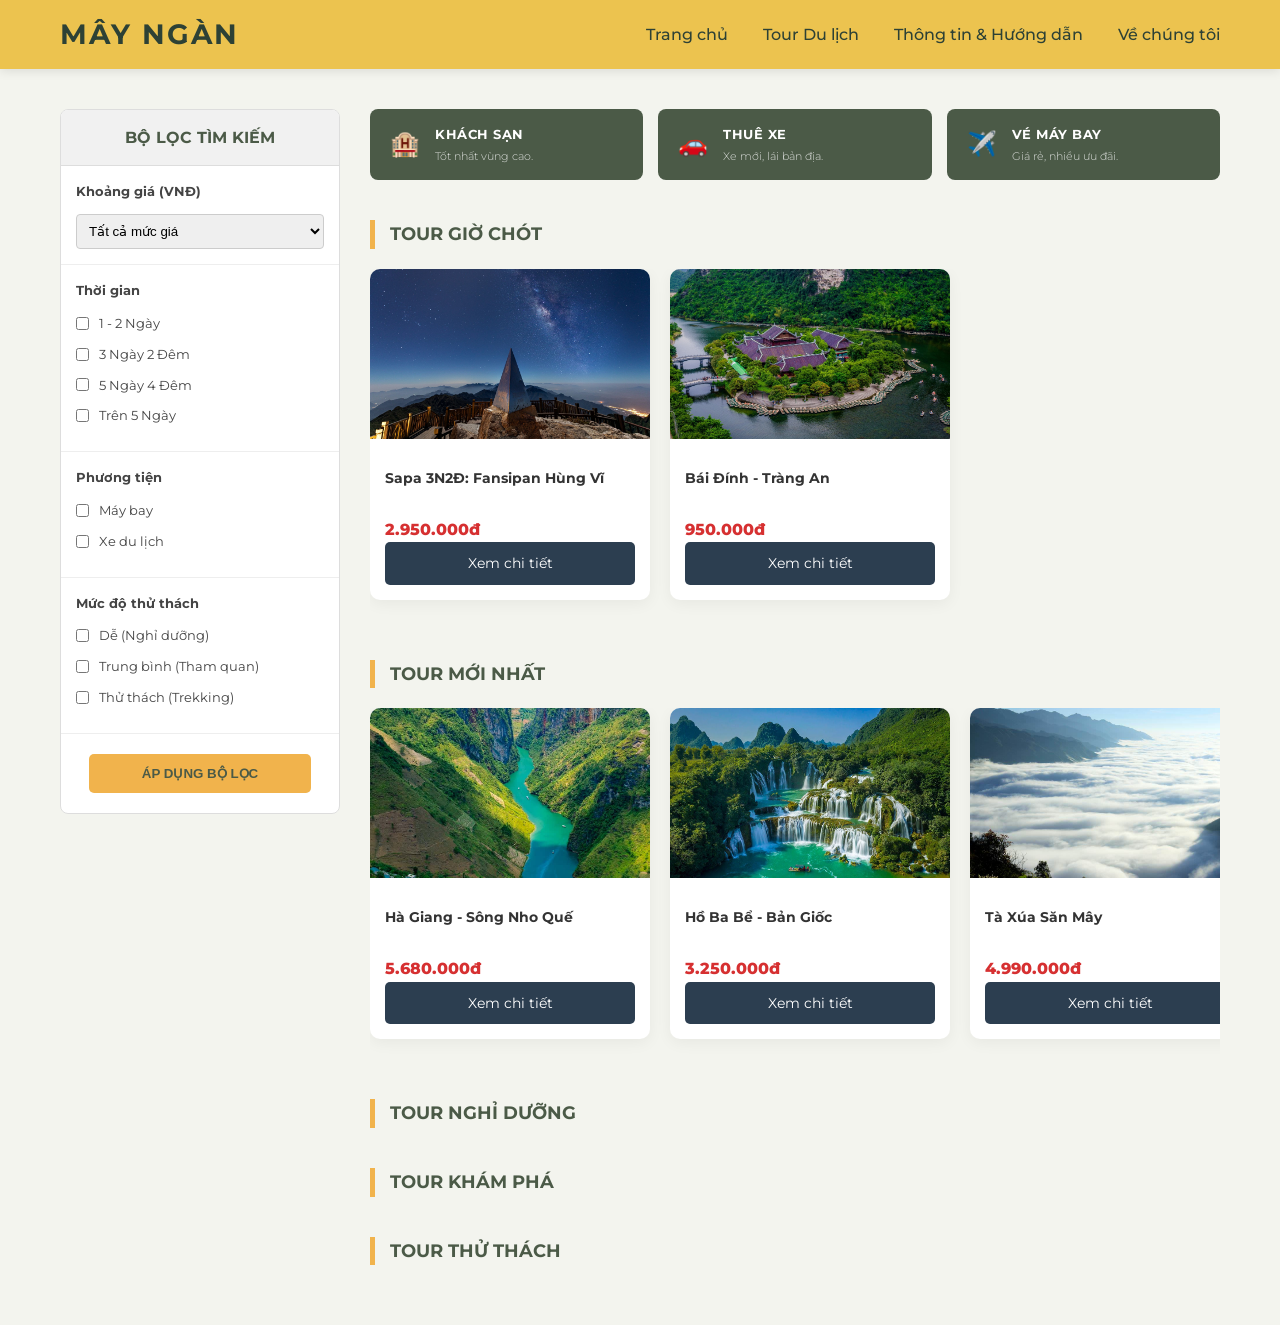
==== Trang_Chuyên_Mục.html @ 2d3e5447 "Add files via upload" ====
<!DOCTYPE html>
<html lang="vi">
<head>
    <meta charset="UTF-8">
    <meta name="viewport" content="width=device-width, initial-scale=1.0">
    <title>Chuyên Mục Tour - Mây Ngàn</title>
    <link rel="stylesheet" href="trangchuyenmuc.css">
    <link href="https://fonts.googleapis.com/css2?family=Montserrat:wght@400;600;700&display=swap" rel="stylesheet">
</head>

<body>
<header class="main-header">
    <div class="header-container">
        <a href="Trang chủ.html" class="brand-link">MÂY NGÀN</a>
    
        <nav class="main-nav">
            <ul>
                <li><a href="Trang chủ.html">Trang chủ</a></li>
                
                <li><a href="Trang_Chuyên_Mục.html">Tour Du lịch</a></li>
                
                <li><a href="Thong-tin.html">Thông tin & Hướng dẫn</a></li>
                
                <li><a href="Ve-chung-toi.html">Về chúng tôi</a></li>
            </ul>
        </nav>
    </div>
</header>

    <div class="main-wrapper">
        
        <aside class="sidebar">
            <div class="filter-box">
                <div class="filter-header">BỘ LỌC TÌM KIẾM</div>
                
                <div class="filter-group">
                    <label>Khoảng giá (VNĐ)</label>
                    <select class="custom-select">
                        <option>Tất cả mức giá</option>
                        <option>Dưới 2.000.000đ</option>
                        <option>2 - 5 triệu</option>
                        <option>Trên 5 triệu</option>
                    </select>
                </div>

                <div class="filter-group">
                    <label>Thời gian</label>
                    <div class="checkbox-list">
                        <label><input type="checkbox"> 1 - 2 Ngày</label>
                        <label><input type="checkbox"> 3 Ngày 2 Đêm</label>
                        <label><input type="checkbox"> 5 Ngày 4 Đêm</label>
                        <label><input type="checkbox"> Trên 5 Ngày</label>
                    </div>
                </div>

                <div class="filter-group">
                    <label>Phương tiện</label>
                    <div class="checkbox-list">
                        <label><input type="checkbox"> Máy bay</label>
                        <label><input type="checkbox"> Xe du lịch</label>
                    </div>
                </div>

                <div class="filter-group">
                    <label>Mức độ thử thách</label>
                    <div class="checkbox-list">
                        <label><input type="checkbox"> Dễ (Nghỉ dưỡng)</label>
                        <label><input type="checkbox"> Trung bình (Tham quan)</label>
                        <label><input type="checkbox"> Thử thách (Trekking)</label>
                    </div>
                </div>

                <button class="btn-filter">ÁP DỤNG BỘ LỌC</button>
            </div>
        </aside>

        <main class="content-area">
            
            <section class="service-blocks">
                <div class="s-card">
                    <div class="s-icon">🏨</div>
                    <div class="s-info"><h4>KHÁCH SẠN</h4><p>Tốt nhất vùng cao.</p></div>
                </div>
                <div class="s-card">
                    <div class="s-icon">🚗</div>
                    <div class="s-info"><h4>THUÊ XE</h4><p>Xe mới, lái bản địa.</p></div>
                </div>
                <div class="s-card">
                    <div class="s-icon">✈️</div>
                    <div class="s-info"><h4>VÉ MÁY BAY</h4><p>Giá rẻ, nhiều ưu đãi.</p></div>
                </div>
            </section>

            <section class="tour-section">
                <h2 class="section-title">TOUR GIỜ CHÓT</h2>
                <div class="slider-container">
                    <div class="tour-slider">
                        <article class="tour-card">
                            <img src="cot-moc-fansipan.jpg" alt="Chinh phục Fansipan">
                            <div class="card-info">
                                <h3><a href="https://bestbooking.vn/tour/tour-du-lich-sapa-3n2d">Sapa 3N2Đ: Fansipan Hùng Vĩ</a></h3>
                                <p class="price">2.950.000đ</p>
                                 <a href="Sapa/sapa.html" class="btn-detail">Xem chi tiết</a>
                            </div>
                        </article>
                        <article class="tour-card">
                            <img src="BEN-THUYEN-TRANG-AN-.jpg" alt="Tràng An">
                            <div class="card-info">
                                <h3><a href="https://pystravel.vn/tour/8-tour-du-lich-chua-bai-dinh-trang-an-hang-mua.html">Bái Đính - Tràng An</a></h3>
                                <p class="price">950.000đ</p>
                                <a href="Bái Đính/baidinh.html" class="btn-detail">Xem chi tiết</a>
                            </div>
                        </article>
                    </div>
                </div>
            </section>

            <section class="tour-section">
                <h2 class="section-title">TOUR MỚI NHẤT</h2>
                <div class="slider-container">
                    <div class="tour-slider">
                        <article class="tour-card">
                            <img src="Nho-Que.jpg" alt="Nho Quế-Hà Giang">
                            <div class="card-info">
                                <h3><a href="https://pystravel.vn/tour/4586-tour-tp-ho-chi-minh-ha-giang-song-nho-que-4-ngay-4-dem.html">Hà Giang - Sông Nho Quế</a></h3>
                                <p class="price">5.680.000đ</p>
                        <a href="Hà Giang/hagiang.html" class="btn-detail">Xem chi tiết</a>

                            </div>
                        </article>
                        <article class="tour-card">
                            <img src="thac_Bản_Giốc.jpg" alt="Bản Giốc">
                            <div class="card-info">
                                <h3><a href="https://bestbooking.vn/tour/tour-du-lich-ha-noi-ho-ba-be-thac-ban-gioc-3n2d">Hồ Ba Bể - Bản Giốc</a></h3>
                                <p class="price">3.250.000đ</p>
                                <a href="Cao Bằng/caobang.html" class="btn-detail">Xem chi tiết</a>
                            </div>
                        </article>
                        <article class="tour-card">
                            <img src="may-ta-xua.jpg" alt="Tà Xùa">
                            <div class="card-info">
                                <h3><a href="https://pystravel.vn/tour/3810-tour-ta-xua-bac-yen-4-ngay-3-dem-tu-tphcm.html">Tà Xúa Săn Mây</a></h3>
                                <p class="price">4.990.000đ</p>
                                    <a href="Tà Xùa/taxua.html" class="btn-detail">Xem chi tiết</a>
                            </div>
                        </article>
                    </div>
                </div>
            </section>

            <section class="tour-section"><h2 class="section-title">TOUR NGHỈ DƯỠNG</h2></section>
            <section class="tour-section"><h2 class="section-title">TOUR KHÁM PHÁ</h2></section>
            <section class="tour-section"><h2 class="section-title">TOUR THỬ THÁCH</h2></section>
        </main>
    </div>
</body>
---- trangchuyenmuc.css ----
/* BẢNG MÀU CHỦ ĐẠO MÂY NGÀN */
:root {
    --moss-green: #4a5d45; /* Xanh rêu từ ảnh 1 */
    --gold: #f1b34c;       /* Vàng nắng */
    --white: #ffffff;
    --text-gray: #555;
    --bg-light: #f4f4f4;
}

body {
    font-family: 'Montserrat', sans-serif;
    margin: 0;
    background-color: var(--bg-light);
    color: #333;
}

/* --- NAVIGATION & MEGA MENU --- */
.main-navigation {
    background: var(--moss-green);
    padding: 0 10%;
    position: sticky;
    top: 0;
    z-index: 1000;
    border-bottom: 3px solid var(--gold);
}
.mega-menu .mega-column {
    border: 3px solid #4B5A47; 
    border-radius: 8px;     /* Bo góc cho viền nhìn mềm mại hơn */
    padding: 20px;          /* Tăng khoảng cách bên trong cột */
    transition: all 0.3s ease; /* Hiệu ứng mượt mà khi di chuột */
}

/* Hiệu ứng khi di chuột qua từng hộp */
.mega-menu .mega-column:hover {
    border-color: var(--gold); /* Đổi màu viền sang màu vàng khi di chuột qua */
    box-shadow: 0 5px 15px rgba(0,0,0,0.1); /* Thêm bóng đổ nhẹ khi di chuột qua */
}
.nav-links {
    display: flex;
    list-style: none;
    margin: 0;
    padding: 0;
}

.nav-links > li > a {
    display: block;
    color: white;
    padding: 20px 25px;
    text-decoration: none;
    font-weight: 700;
    font-size: 13px;
    text-transform: uppercase;
    transition: 0.3s;
}

.nav-links > li:hover > a {
    color: var(--gold);
}

/* Mega Menu Logic */
.has-mega {
    position: static; /* Quan trọng để mega menu rộng toàn màn hình nav */
}

.mega-menu {
    position: absolute;
    top: 100%;
    left: 10%;
    right: 10%;
    background: white;
    display: none;
    padding: 30px;
    box-shadow: 0 10px 30px rgba(0,0,0,0.15);
    grid-template-columns: repeat(3, 1fr); /* Chia 3 cột cho cả 2 loại menu */
    gap: 40px;
    border-top: 1px solid #eee;
}

.has-mega:hover .mega-menu {
    display: grid;
    animation: fadeIn 0.3s ease;
}

@keyframes fadeIn {
    from { opacity: 0; transform: translateY(10px); }
    to { opacity: 1; transform: translateY(0); }
}

.mega-column h3 {
    font-size: 14px;
    color: var(--moss-green);
    border-bottom: 2px solid var(--gold);
    padding-bottom: 10px;
    margin-bottom: 15px;
    text-transform: uppercase;
}

.mega-column a {
    display: block;
    padding: 8px 0;
    color: var(--text-gray);
    text-decoration: none;
    font-size: 13px;
    transition: 0.2s;
}

.mega-column a:hover {
    color: var(--gold);
    padding-left: 5px;
}

/* --- LAYOUT CHÍNH --- */
.main-wrapper {
    max-width: 1200px;
    margin: 40px auto;
    display: flex;
    gap: 30px;
    padding: 0 20px;
}

/* --- SIDEBAR BỘ LỌC --- */
.sidebar {
    width: 280px;
    flex-shrink: 0;
}

.filter-box {
    background: white;
    border-radius: 8px;
    border: 1px solid #ddd;
    overflow: hidden;
    position: sticky;
    top: 100px;
}

.filter-header {
    background: #f1f1f1;
    padding: 15px;
    font-weight: 700;
    color: var(--moss-green);
    text-align: center;
    border-bottom: 1px solid #ddd;
}

.filter-group {
    padding: 15px;
    border-bottom: 1px solid #eee;
}

.filter-group label {
    display: block;
    font-weight: 700;
    margin-bottom: 12px;
    font-size: 13px;
    color: #444;
}

.custom-select {
    width: 100%;
    padding: 8px;
    border-radius: 4px;
    border: 1px solid #ccc;
    outline: none;
}

.checkbox-list label {
    display: flex;
    align-items: center;
    gap: 10px;
    font-weight: 400;
    font-size: 13px;
    margin-bottom: 10px;
    cursor: pointer;
}

.btn-filter {
    width: 80%;
    margin: 20px 10%;
    padding: 12px;
    background: var(--gold);
    border: none;
    font-weight: 700;
    color: var(--moss-green);
    cursor: pointer;
    border-radius: 5px;
    transition: 0.3s;
}

.btn-filter:hover {
    background: #e0a33a;
}

/* --- KHỐI DỊCH VỤ (ẢNH 4 & 5) --- */
.service-blocks {
    display: grid;
    grid-template-columns: repeat(3, 1fr);
    gap: 15px;
    margin-bottom: 35px;
}

.s-card {
    background: var(--moss-green); /* Đồng màu xanh rêu thanh Menu */
    color: white;
    padding: 15px 20px;
    border-radius: 8px;
    display: flex;
    align-items: center;
    gap: 15px;
}

.s-icon {
    font-size: 24px;
}

.s-info h4 {
    margin: 0;
    font-size: 13px;
    letter-spacing: 0.5px;
}

.s-info p {
    margin: 3px 0 0;
    font-size: 11px;
    opacity: 0.8;
}

/* --- SLIDER TOUR DÀN NGANG --- */
.content-area {
    flex: 1;
    overflow: hidden; /* Tránh vỡ khung */
}

.slider-container {
    overflow-x: auto; /* Cho phép cuộn ngang */
    padding-bottom: 20px;
    scroll-snap-type: x mandatory;
}

/* Triệt tiêu thanh cuộn thô trên một số trình duyệt */
.slider-container::-webkit-scrollbar {
    height: 6px;
}
.slider-container::-webkit-scrollbar-thumb {
    background: #ccc;
    border-radius: 10px;
}

.tour-slider {
    display: flex;
    gap: 20px;
    width: max-content; /* Ép các card dàn hàng ngang tuyệt đối */
}

.tour-card {
    width: 280px; /* Hiển thị 3 card trên khung ~900px */
    background: white;
    border-radius: 10px;
    overflow: hidden;
    box-shadow: 0 4px 15px rgba(0,0,0,0.05);
    scroll-snap-align: start;
}

.tour-card img {
    width: 100%;
    height: 170px;
    object-fit: cover;
    transition: 0.5s;
}

.tour-card:hover img {
    transform: scale(1.05);
}

.card-info {
    padding: 15px;
}

.card-info h3 {
    margin: 0;
    height: 40px; /* Giới hạn độ cao tiêu đề */
    overflow: hidden;
}

.card-info h3 a {
    text-decoration: none;
    color: #333;
    font-size: 14px;
    font-weight: 700;
    line-height: 1.4;
}

.price {
    color: #d63031;
    font-weight: 800;
    margin-top: 15px;
    font-size: 16px;
    display: block;
}

/* --- TIÊU ĐỀ SECTION --- */
.section-title {
    color: var(--moss-green);
    border-left: 5px solid var(--gold);
    padding-left: 15px;
    font-size: 18px;
    margin: 40px 0 20px;
    font-weight: 700;
    text-transform: uppercase;
}
/* ================= 1. BIẾN MÀU & FONT (Dùng chung cho cả nhóm) ================= */
:root {
    --primary-yellow: #ECC34F; /* Màu vàng nền Header */
    --dark-green: #2D4135;    /* Màu xanh thương hiệu đậm */
    --moss-green: #4B5A47;    /* Màu xanh rêu phụ trung bình */
    --light-bg: #F3F4EE;      /* Màu nền trang kem nhạt */
    --accent-orange: #D9732E; /* Màu cam cho Tour Hot - CHUẨN MÀU CAM */
    --new-green: #769D69;     /* Màu xanh lá mạ cho Tour Mới */
}

/* ================= 2. RESET CƠ BẢN & FONT MONTSERRAT ================= */
* {
    margin: 0;
    padding: 0;
    box-sizing: border-box;
}

body {
    font-family: 'Montserrat', sans-serif;
    background-color: var(--light-bg);
    color: var(--dark-green);
    line-height: 1.6;
}

h1, h2, h3, .brand-name, .company-name { font-weight: 700; }
nav ul li a, .footer-title, .btn-main { font-weight: 500; }
p, li, span, .contact-infoStrong { font-weight: 300; }

/* ================= 3. HEADER (Thon gọn & Sang trọng) ================= */
.main-header {
    background-color: var(--primary-yellow);
    padding: 12px 0; /* Thu nhỏ thêm một chút cho thanh thoát */
    position: sticky;
    top: 0;
    z-index: 1000;
    box-shadow: 0 2px 10px rgba(0,0,0,0.1);
}

.header-container {
    max-width: 1200px;
    margin: 0 auto;
    display: flex;
    justify-content: space-between;
    align-items: center;
    padding: 0 20px;
}

.brand-link {
    font-weight: 700;
    font-size: 28px;
    color: var(--dark-green);
    text-decoration: none;
    letter-spacing: 2px;
    transition: 0.3s;
}

.brand-link:hover { opacity: 0.8; }

.main-nav ul {
    display: flex;
    list-style: none;
}

.main-nav ul li a {
    text-decoration: none;
    color: var(--dark-green);
    font-size: 16px;
    font-weight: 500;
    margin-left: 35px;
    transition: 0.3s;
}

.main-nav ul li a:hover { color: #fff; }
/* Nút Xem chi tiết */
.btn-detail {
    display: block;
    text-align: center;
    background-color: #2c3e50; /* Màu xanh than */
    color: #fff;
    text-decoration: none;
    padding: 10px;
    border-radius: 5px;
    font-size: 14px;
}
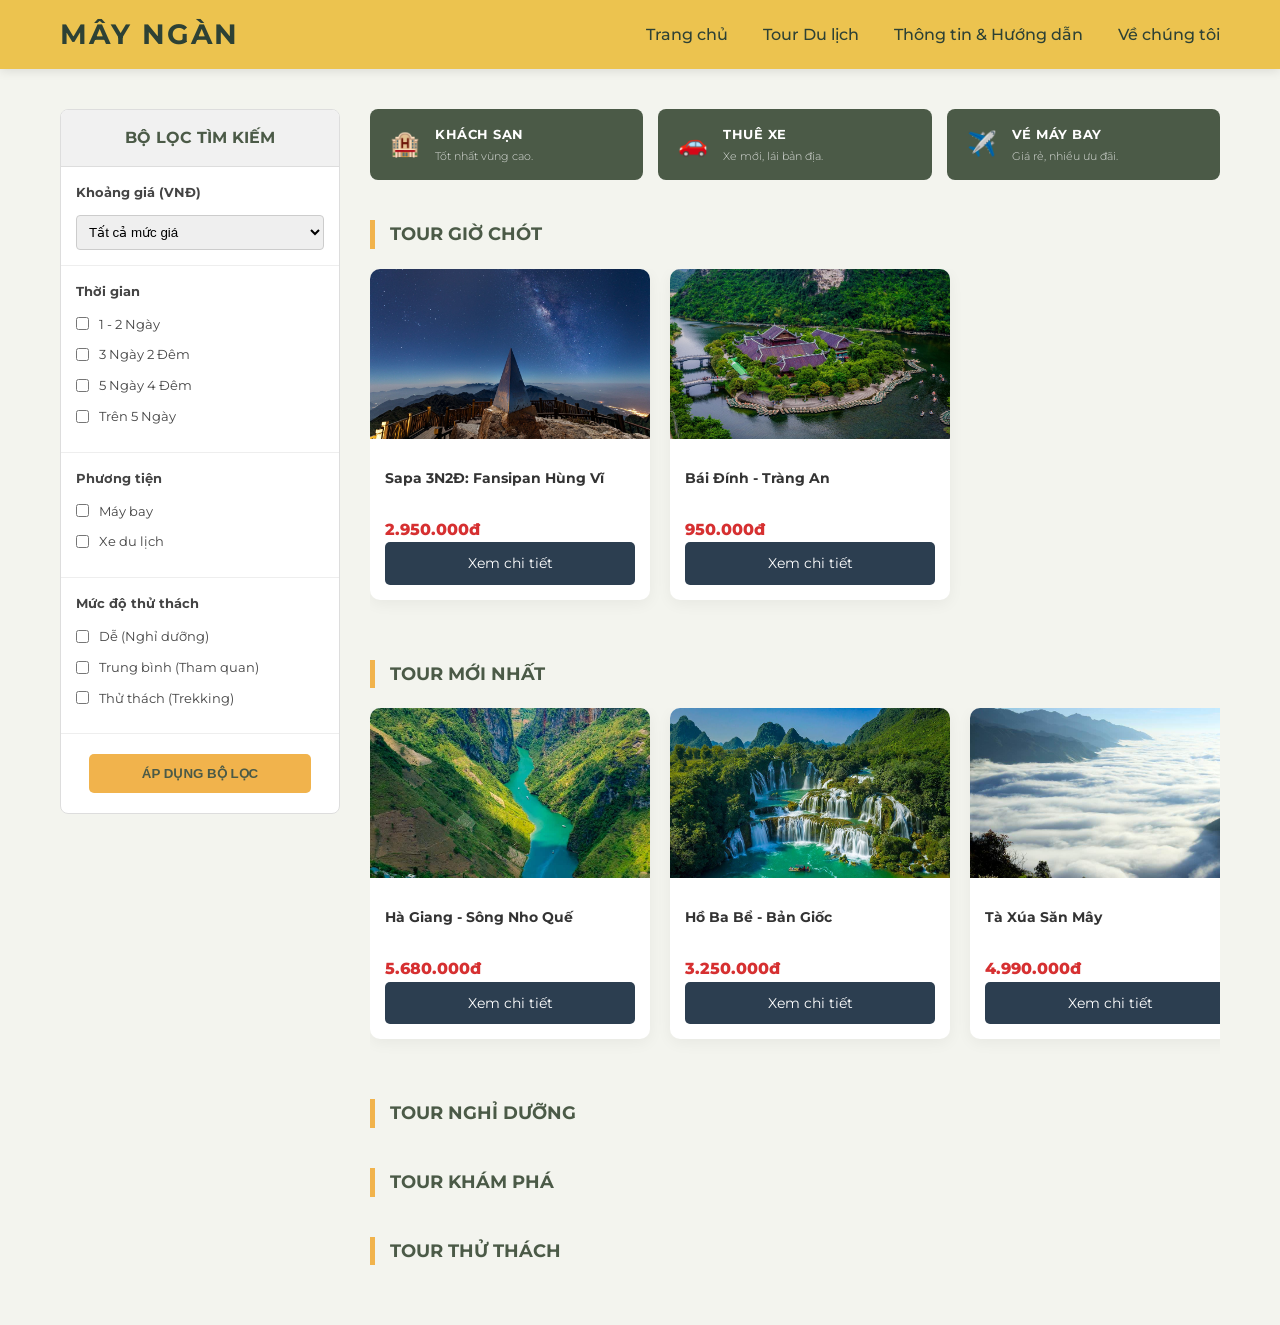
==== commit deb4384b: "thư mục dự án" ====
--- a/Trang_Chuyên_Mục.html
+++ b/Trang_Chuyên_Mục.html
@@ -1,158 +1,159 @@
-<!DOCTYPE html>
-<html lang="vi">
-<head>
-    <meta charset="UTF-8">
-    <meta name="viewport" content="width=device-width, initial-scale=1.0">
-    <title>Chuyên Mục Tour - Mây Ngàn</title>
-    <link rel="stylesheet" href="trangchuyenmuc.css">
-    <link href="https://fonts.googleapis.com/css2?family=Montserrat:wght@400;600;700&display=swap" rel="stylesheet">
-</head>
-
-<body>
-<header class="main-header">
-    <div class="header-container">
-        <a href="Trang chủ.html" class="brand-link">MÂY NGÀN</a>
-    
-        <nav class="main-nav">
-            <ul>
-                <li><a href="Trang chủ.html">Trang chủ</a></li>
-                
-                <li><a href="Trang_Chuyên_Mục.html">Tour Du lịch</a></li>
-                
-                <li><a href="Thong-tin.html">Thông tin & Hướng dẫn</a></li>
-                
-                <li><a href="Ve-chung-toi.html">Về chúng tôi</a></li>
-            </ul>
-        </nav>
-    </div>
-</header>
-
-    <div class="main-wrapper">
-        
-        <aside class="sidebar">
-            <div class="filter-box">
-                <div class="filter-header">BỘ LỌC TÌM KIẾM</div>
-                
-                <div class="filter-group">
-                    <label>Khoảng giá (VNĐ)</label>
-                    <select class="custom-select">
-                        <option>Tất cả mức giá</option>
-                        <option>Dưới 2.000.000đ</option>
-                        <option>2 - 5 triệu</option>
-                        <option>Trên 5 triệu</option>
-                    </select>
-                </div>
-
-                <div class="filter-group">
-                    <label>Thời gian</label>
-                    <div class="checkbox-list">
-                        <label><input type="checkbox"> 1 - 2 Ngày</label>
-                        <label><input type="checkbox"> 3 Ngày 2 Đêm</label>
-                        <label><input type="checkbox"> 5 Ngày 4 Đêm</label>
-                        <label><input type="checkbox"> Trên 5 Ngày</label>
-                    </div>
-                </div>
-
-                <div class="filter-group">
-                    <label>Phương tiện</label>
-                    <div class="checkbox-list">
-                        <label><input type="checkbox"> Máy bay</label>
-                        <label><input type="checkbox"> Xe du lịch</label>
-                    </div>
-                </div>
-
-                <div class="filter-group">
-                    <label>Mức độ thử thách</label>
-                    <div class="checkbox-list">
-                        <label><input type="checkbox"> Dễ (Nghỉ dưỡng)</label>
-                        <label><input type="checkbox"> Trung bình (Tham quan)</label>
-                        <label><input type="checkbox"> Thử thách (Trekking)</label>
-                    </div>
-                </div>
-
-                <button class="btn-filter">ÁP DỤNG BỘ LỌC</button>
-            </div>
-        </aside>
-
-        <main class="content-area">
-            
-            <section class="service-blocks">
-                <div class="s-card">
-                    <div class="s-icon">🏨</div>
-                    <div class="s-info"><h4>KHÁCH SẠN</h4><p>Tốt nhất vùng cao.</p></div>
-                </div>
-                <div class="s-card">
-                    <div class="s-icon">🚗</div>
-                    <div class="s-info"><h4>THUÊ XE</h4><p>Xe mới, lái bản địa.</p></div>
-                </div>
-                <div class="s-card">
-                    <div class="s-icon">✈️</div>
-                    <div class="s-info"><h4>VÉ MÁY BAY</h4><p>Giá rẻ, nhiều ưu đãi.</p></div>
-                </div>
-            </section>
-
-            <section class="tour-section">
-                <h2 class="section-title">TOUR GIỜ CHÓT</h2>
-                <div class="slider-container">
-                    <div class="tour-slider">
-                        <article class="tour-card">
-                            <img src="cot-moc-fansipan.jpg" alt="Chinh phục Fansipan">
-                            <div class="card-info">
-                                <h3><a href="https://bestbooking.vn/tour/tour-du-lich-sapa-3n2d">Sapa 3N2Đ: Fansipan Hùng Vĩ</a></h3>
-                                <p class="price">2.950.000đ</p>
-                                 <a href="Sapa/sapa.html" class="btn-detail">Xem chi tiết</a>
-                            </div>
-                        </article>
-                        <article class="tour-card">
-                            <img src="BEN-THUYEN-TRANG-AN-.jpg" alt="Tràng An">
-                            <div class="card-info">
-                                <h3><a href="https://pystravel.vn/tour/8-tour-du-lich-chua-bai-dinh-trang-an-hang-mua.html">Bái Đính - Tràng An</a></h3>
-                                <p class="price">950.000đ</p>
-                                <a href="Bái Đính/baidinh.html" class="btn-detail">Xem chi tiết</a>
-                            </div>
-                        </article>
-                    </div>
-                </div>
-            </section>
-
-            <section class="tour-section">
-                <h2 class="section-title">TOUR MỚI NHẤT</h2>
-                <div class="slider-container">
-                    <div class="tour-slider">
-                        <article class="tour-card">
-                            <img src="Nho-Que.jpg" alt="Nho Quế-Hà Giang">
-                            <div class="card-info">
-                                <h3><a href="https://pystravel.vn/tour/4586-tour-tp-ho-chi-minh-ha-giang-song-nho-que-4-ngay-4-dem.html">Hà Giang - Sông Nho Quế</a></h3>
-                                <p class="price">5.680.000đ</p>
-                        <a href="Hà Giang/hagiang.html" class="btn-detail">Xem chi tiết</a>
-
-                            </div>
-                        </article>
-                        <article class="tour-card">
-                            <img src="thac_Bản_Giốc.jpg" alt="Bản Giốc">
-                            <div class="card-info">
-                                <h3><a href="https://bestbooking.vn/tour/tour-du-lich-ha-noi-ho-ba-be-thac-ban-gioc-3n2d">Hồ Ba Bể - Bản Giốc</a></h3>
-                                <p class="price">3.250.000đ</p>
-                                <a href="Cao Bằng/caobang.html" class="btn-detail">Xem chi tiết</a>
-                            </div>
-                        </article>
-                        <article class="tour-card">
-                            <img src="may-ta-xua.jpg" alt="Tà Xùa">
-                            <div class="card-info">
-                                <h3><a href="https://pystravel.vn/tour/3810-tour-ta-xua-bac-yen-4-ngay-3-dem-tu-tphcm.html">Tà Xúa Săn Mây</a></h3>
-                                <p class="price">4.990.000đ</p>
-                                    <a href="Tà Xùa/taxua.html" class="btn-detail">Xem chi tiết</a>
-                            </div>
-                        </article>
-                    </div>
-                </div>
-            </section>
-
-            <section class="tour-section"><h2 class="section-title">TOUR NGHỈ DƯỠNG</h2></section>
-            <section class="tour-section"><h2 class="section-title">TOUR KHÁM PHÁ</h2></section>
-            <section class="tour-section"><h2 class="section-title">TOUR THỬ THÁCH</h2></section>
-        </main>
-    </div>
-</body>
-
-
+<!DOCTYPE html>
+<html lang="vi">
+<head>
+    <meta charset="UTF-8">
+    <meta name="viewport" content="width=device-width, initial-scale=1.0">
+    <title>Chuyên Mục Tour - Mây Ngàn</title>
+    <link rel="stylesheet" href="trangchuyenmuc.css">
+    <link href="https://fonts.googleapis.com/css2?family=Montserrat:wght@400;600;700&display=swap" rel="stylesheet">
+</head>
+
+<body>
+<header class="main-header">
+    <div class="header-container">
+        <a href="Trang chủ.html" class="brand-link">MÂY NGÀN</a>
+    
+        <nav class="main-nav">
+            <ul>
+                <li><a href="Trang chủ.html">Trang chủ</a></li>
+                
+                <li><a href="Trang_Chuyên_Mục.html">Tour Du lịch</a></li>
+                
+                <li><a href="Thong-tin.html">Thông tin & Hướng dẫn</a></li>
+                
+                <li><a href="Ve-chung-toi.html">Về chúng tôi</a></li>
+            </ul>
+        </nav>
+    </div>
+</header>
+
+    <div class="main-wrapper">
+        
+        <aside class="sidebar">
+            <div class="filter-box">
+                <div class="filter-header">BỘ LỌC TÌM KIẾM</div>
+                
+                <div class="filter-group">
+                    <label>Khoảng giá (VNĐ)</label>
+                    <select class="custom-select">
+                        <option>Tất cả mức giá</option>
+                        <option>Dưới 2.000.000đ</option>
+                        <option>2 - 5 triệu</option>
+                        <option>Trên 5 triệu</option>
+                    </select>
+                </div>
+
+                <div class="filter-group">
+                    <label>Thời gian</label>
+                    <div class="checkbox-list">
+                        <label><input type="checkbox"> 1 - 2 Ngày</label>
+                        <label><input type="checkbox"> 3 Ngày 2 Đêm</label>
+                        <label><input type="checkbox"> 5 Ngày 4 Đêm</label>
+                        <label><input type="checkbox"> Trên 5 Ngày</label>
+                    </div>
+                </div>
+
+                <div class="filter-group">
+                    <label>Phương tiện</label>
+                    <div class="checkbox-list">
+                        <label><input type="checkbox"> Máy bay</label>
+                        <label><input type="checkbox"> Xe du lịch</label>
+                    </div>
+                </div>
+
+                <div class="filter-group">
+                    <label>Mức độ thử thách</label>
+                    <div class="checkbox-list">
+                        <label><input type="checkbox"> Dễ (Nghỉ dưỡng)</label>
+                        <label><input type="checkbox"> Trung bình (Tham quan)</label>
+                        <label><input type="checkbox"> Thử thách (Trekking)</label>
+                    </div>
+                </div>
+
+                <button class="btn-filter">ÁP DỤNG BỘ LỌC</button>
+            </div>
+        </aside>
+
+        <main class="content-area">
+            
+            <section class="service-blocks">
+                <div class="s-card">
+                    <div class="s-icon">🏨</div>
+                    <div class="s-info"><h4>KHÁCH SẠN</h4><p>Tốt nhất vùng cao.</p></div>
+                </div>
+                <div class="s-card">
+                    <div class="s-icon">🚗</div>
+                    <div class="s-info"><h4>THUÊ XE</h4><p>Xe mới, lái bản địa.</p></div>
+                </div>
+                <div class="s-card">
+                    <div class="s-icon">✈️</div>
+                    <div class="s-info"><h4>VÉ MÁY BAY</h4><p>Giá rẻ, nhiều ưu đãi.</p></div>
+                </div>
+            </section>
+
+            <section class="tour-section">
+                <h2 class="section-title">TOUR GIỜ CHÓT</h2>
+                <div class="slider-container">
+                    <div class="tour-slider">
+                        <article class="tour-card">
+                            <img src="cot-moc-fansipan.jpg" alt="Chinh phục Fansipan">
+                            <div class="card-info">
+                                <h3><a href="https://bestbooking.vn/tour/tour-du-lich-sapa-3n2d">Sapa 3N2Đ: Fansipan Hùng Vĩ</a></h3>
+                                <p class="price">2.950.000đ</p>
+                                 <a href="Sapa/sapa.html" class="btn-detail">Xem chi tiết</a>
+                            </div>
+                        </article>
+                        <article class="tour-card">
+                            <img src="BEN-THUYEN-TRANG-AN-.jpg" alt="Tràng An">
+                            <div class="card-info">
+                                <h3><a href="https://pystravel.vn/tour/8-tour-du-lich-chua-bai-dinh-trang-an-hang-mua.html">Bái Đính - Tràng An</a></h3>
+                                <p class="price">950.000đ</p>
+                                <a href="Bái Đính/baidinh.html" class="btn-detail">Xem chi tiết</a>
+                            </div>
+                        </article>
+                    </div>
+                </div>
+            </section>
+
+            <section class="tour-section">
+                <h2 class="section-title">TOUR MỚI NHẤT</h2>
+                <div class="slider-container">
+                    <div class="tour-slider">
+                        <article class="tour-card">
+                            <img src="Nho-Que.jpg" alt="Nho Quế-Hà Giang">
+                            <div class="card-info">
+                                <h3><a href="https://pystravel.vn/tour/4586-tour-tp-ho-chi-minh-ha-giang-song-nho-que-4-ngay-4-dem.html">Hà Giang - Sông Nho Quế</a></h3>
+                                <p class="price">5.680.000đ</p>
+                        <a href="Hà Giang/hagiang.html" class="btn-detail">Xem chi tiết</a>
+
+                            </div>
+                        </article>
+                        <article class="tour-card">
+                            <img src="thac_Bản_Giốc.jpg" alt="Bản Giốc">
+                            <div class="card-info">
+                                <h3><a href="https://bestbooking.vn/tour/tour-du-lich-ha-noi-ho-ba-be-thac-ban-gioc-3n2d">Hồ Ba Bể - Bản Giốc</a></h3>
+                                <p class="price">3.250.000đ</p>
+                                <a href="Cao Bằng/caobang.html" class="btn-detail">Xem chi tiết</a>
+                            </div>
+                        </article>
+                        <article class="tour-card">
+                            <img src="may-ta-xua.jpg" alt="Tà Xùa">
+                            <div class="card-info">
+                                <h3><a href="https://pystravel.vn/tour/3810-tour-ta-xua-bac-yen-4-ngay-3-dem-tu-tphcm.html">Tà Xúa Săn Mây</a></h3>
+                                <p class="price">4.990.000đ</p>
+                                    <a href="Tà Xùa/taxua.html" class="btn-detail">Xem chi tiết</a>
+                            </div>
+                        </article>
+                    </div>
+                </div>
+            </section>
+
+            <section class="tour-section"><h2 class="section-title">TOUR NGHỈ DƯỠNG</h2></section>
+            <section class="tour-section"><h2 class="section-title">TOUR KHÁM PHÁ</h2></section>
+            <section class="tour-section"><h2 class="section-title">TOUR THỬ THÁCH</h2></section>
+        </main>
+    </div>
+</body>
+
+
+</html>
--- a/trangchuyenmuc.css
+++ b/trangchuyenmuc.css
@@ -1,393 +1,394 @@
-/* BẢNG MÀU CHỦ ĐẠO MÂY NGÀN */
-:root {
-    --moss-green: #4a5d45; /* Xanh rêu từ ảnh 1 */
-    --gold: #f1b34c;       /* Vàng nắng */
-    --white: #ffffff;
-    --text-gray: #555;
-    --bg-light: #f4f4f4;
-}
-
-body {
-    font-family: 'Montserrat', sans-serif;
-    margin: 0;
-    background-color: var(--bg-light);
-    color: #333;
-}
-
-/* --- NAVIGATION & MEGA MENU --- */
-.main-navigation {
-    background: var(--moss-green);
-    padding: 0 10%;
-    position: sticky;
-    top: 0;
-    z-index: 1000;
-    border-bottom: 3px solid var(--gold);
-}
-.mega-menu .mega-column {
-    border: 3px solid #4B5A47; 
-    border-radius: 8px;     /* Bo góc cho viền nhìn mềm mại hơn */
-    padding: 20px;          /* Tăng khoảng cách bên trong cột */
-    transition: all 0.3s ease; /* Hiệu ứng mượt mà khi di chuột */
-}
-
-/* Hiệu ứng khi di chuột qua từng hộp */
-.mega-menu .mega-column:hover {
-    border-color: var(--gold); /* Đổi màu viền sang màu vàng khi di chuột qua */
-    box-shadow: 0 5px 15px rgba(0,0,0,0.1); /* Thêm bóng đổ nhẹ khi di chuột qua */
-}
-.nav-links {
-    display: flex;
-    list-style: none;
-    margin: 0;
-    padding: 0;
-}
-
-.nav-links > li > a {
-    display: block;
-    color: white;
-    padding: 20px 25px;
-    text-decoration: none;
-    font-weight: 700;
-    font-size: 13px;
-    text-transform: uppercase;
-    transition: 0.3s;
-}
-
-.nav-links > li:hover > a {
-    color: var(--gold);
-}
-
-/* Mega Menu Logic */
-.has-mega {
-    position: static; /* Quan trọng để mega menu rộng toàn màn hình nav */
-}
-
-.mega-menu {
-    position: absolute;
-    top: 100%;
-    left: 10%;
-    right: 10%;
-    background: white;
-    display: none;
-    padding: 30px;
-    box-shadow: 0 10px 30px rgba(0,0,0,0.15);
-    grid-template-columns: repeat(3, 1fr); /* Chia 3 cột cho cả 2 loại menu */
-    gap: 40px;
-    border-top: 1px solid #eee;
-}
-
-.has-mega:hover .mega-menu {
-    display: grid;
-    animation: fadeIn 0.3s ease;
-}
-
-@keyframes fadeIn {
-    from { opacity: 0; transform: translateY(10px); }
-    to { opacity: 1; transform: translateY(0); }
-}
-
-.mega-column h3 {
-    font-size: 14px;
-    color: var(--moss-green);
-    border-bottom: 2px solid var(--gold);
-    padding-bottom: 10px;
-    margin-bottom: 15px;
-    text-transform: uppercase;
-}
-
-.mega-column a {
-    display: block;
-    padding: 8px 0;
-    color: var(--text-gray);
-    text-decoration: none;
-    font-size: 13px;
-    transition: 0.2s;
-}
-
-.mega-column a:hover {
-    color: var(--gold);
-    padding-left: 5px;
-}
-
-/* --- LAYOUT CHÍNH --- */
-.main-wrapper {
-    max-width: 1200px;
-    margin: 40px auto;
-    display: flex;
-    gap: 30px;
-    padding: 0 20px;
-}
-
-/* --- SIDEBAR BỘ LỌC --- */
-.sidebar {
-    width: 280px;
-    flex-shrink: 0;
-}
-
-.filter-box {
-    background: white;
-    border-radius: 8px;
-    border: 1px solid #ddd;
-    overflow: hidden;
-    position: sticky;
-    top: 100px;
-}
-
-.filter-header {
-    background: #f1f1f1;
-    padding: 15px;
-    font-weight: 700;
-    color: var(--moss-green);
-    text-align: center;
-    border-bottom: 1px solid #ddd;
-}
-
-.filter-group {
-    padding: 15px;
-    border-bottom: 1px solid #eee;
-}
-
-.filter-group label {
-    display: block;
-    font-weight: 700;
-    margin-bottom: 12px;
-    font-size: 13px;
-    color: #444;
-}
-
-.custom-select {
-    width: 100%;
-    padding: 8px;
-    border-radius: 4px;
-    border: 1px solid #ccc;
-    outline: none;
-}
-
-.checkbox-list label {
-    display: flex;
-    align-items: center;
-    gap: 10px;
-    font-weight: 400;
-    font-size: 13px;
-    margin-bottom: 10px;
-    cursor: pointer;
-}
-
-.btn-filter {
-    width: 80%;
-    margin: 20px 10%;
-    padding: 12px;
-    background: var(--gold);
-    border: none;
-    font-weight: 700;
-    color: var(--moss-green);
-    cursor: pointer;
-    border-radius: 5px;
-    transition: 0.3s;
-}
-
-.btn-filter:hover {
-    background: #e0a33a;
-}
-
-/* --- KHỐI DỊCH VỤ (ẢNH 4 & 5) --- */
-.service-blocks {
-    display: grid;
-    grid-template-columns: repeat(3, 1fr);
-    gap: 15px;
-    margin-bottom: 35px;
-}
-
-.s-card {
-    background: var(--moss-green); /* Đồng màu xanh rêu thanh Menu */
-    color: white;
-    padding: 15px 20px;
-    border-radius: 8px;
-    display: flex;
-    align-items: center;
-    gap: 15px;
-}
-
-.s-icon {
-    font-size: 24px;
-}
-
-.s-info h4 {
-    margin: 0;
-    font-size: 13px;
-    letter-spacing: 0.5px;
-}
-
-.s-info p {
-    margin: 3px 0 0;
-    font-size: 11px;
-    opacity: 0.8;
-}
-
-/* --- SLIDER TOUR DÀN NGANG --- */
-.content-area {
-    flex: 1;
-    overflow: hidden; /* Tránh vỡ khung */
-}
-
-.slider-container {
-    overflow-x: auto; /* Cho phép cuộn ngang */
-    padding-bottom: 20px;
-    scroll-snap-type: x mandatory;
-}
-
-/* Triệt tiêu thanh cuộn thô trên một số trình duyệt */
-.slider-container::-webkit-scrollbar {
-    height: 6px;
-}
-.slider-container::-webkit-scrollbar-thumb {
-    background: #ccc;
-    border-radius: 10px;
-}
-
-.tour-slider {
-    display: flex;
-    gap: 20px;
-    width: max-content; /* Ép các card dàn hàng ngang tuyệt đối */
-}
-
-.tour-card {
-    width: 280px; /* Hiển thị 3 card trên khung ~900px */
-    background: white;
-    border-radius: 10px;
-    overflow: hidden;
-    box-shadow: 0 4px 15px rgba(0,0,0,0.05);
-    scroll-snap-align: start;
-}
-
-.tour-card img {
-    width: 100%;
-    height: 170px;
-    object-fit: cover;
-    transition: 0.5s;
-}
-
-.tour-card:hover img {
-    transform: scale(1.05);
-}
-
-.card-info {
-    padding: 15px;
-}
-
-.card-info h3 {
-    margin: 0;
-    height: 40px; /* Giới hạn độ cao tiêu đề */
-    overflow: hidden;
-}
-
-.card-info h3 a {
-    text-decoration: none;
-    color: #333;
-    font-size: 14px;
-    font-weight: 700;
-    line-height: 1.4;
-}
-
-.price {
-    color: #d63031;
-    font-weight: 800;
-    margin-top: 15px;
-    font-size: 16px;
-    display: block;
-}
-
-/* --- TIÊU ĐỀ SECTION --- */
-.section-title {
-    color: var(--moss-green);
-    border-left: 5px solid var(--gold);
-    padding-left: 15px;
-    font-size: 18px;
-    margin: 40px 0 20px;
-    font-weight: 700;
-    text-transform: uppercase;
-}
-/* ================= 1. BIẾN MÀU & FONT (Dùng chung cho cả nhóm) ================= */
-:root {
-    --primary-yellow: #ECC34F; /* Màu vàng nền Header */
-    --dark-green: #2D4135;    /* Màu xanh thương hiệu đậm */
-    --moss-green: #4B5A47;    /* Màu xanh rêu phụ trung bình */
-    --light-bg: #F3F4EE;      /* Màu nền trang kem nhạt */
-    --accent-orange: #D9732E; /* Màu cam cho Tour Hot - CHUẨN MÀU CAM */
-    --new-green: #769D69;     /* Màu xanh lá mạ cho Tour Mới */
-}
-
-/* ================= 2. RESET CƠ BẢN & FONT MONTSERRAT ================= */
-* {
-    margin: 0;
-    padding: 0;
-    box-sizing: border-box;
-}
-
-body {
-    font-family: 'Montserrat', sans-serif;
-    background-color: var(--light-bg);
-    color: var(--dark-green);
-    line-height: 1.6;
-}
-
-h1, h2, h3, .brand-name, .company-name { font-weight: 700; }
-nav ul li a, .footer-title, .btn-main { font-weight: 500; }
-p, li, span, .contact-infoStrong { font-weight: 300; }
-
-/* ================= 3. HEADER (Thon gọn & Sang trọng) ================= */
-.main-header {
-    background-color: var(--primary-yellow);
-    padding: 12px 0; /* Thu nhỏ thêm một chút cho thanh thoát */
-    position: sticky;
-    top: 0;
-    z-index: 1000;
-    box-shadow: 0 2px 10px rgba(0,0,0,0.1);
-}
-
-.header-container {
-    max-width: 1200px;
-    margin: 0 auto;
-    display: flex;
-    justify-content: space-between;
-    align-items: center;
-    padding: 0 20px;
-}
-
-.brand-link {
-    font-weight: 700;
-    font-size: 28px;
-    color: var(--dark-green);
-    text-decoration: none;
-    letter-spacing: 2px;
-    transition: 0.3s;
-}
-
-.brand-link:hover { opacity: 0.8; }
-
-.main-nav ul {
-    display: flex;
-    list-style: none;
-}
-
-.main-nav ul li a {
-    text-decoration: none;
-    color: var(--dark-green);
-    font-size: 16px;
-    font-weight: 500;
-    margin-left: 35px;
-    transition: 0.3s;
-}
-
-.main-nav ul li a:hover { color: #fff; }
-/* Nút Xem chi tiết */
-.btn-detail {
-    display: block;
-    text-align: center;
-    background-color: #2c3e50; /* Màu xanh than */
-    color: #fff;
-    text-decoration: none;
-    padding: 10px;
-    border-radius: 5px;
-    font-size: 14px;
+/* BẢNG MÀU CHỦ ĐẠO MÂY NGÀN */
+:root {
+    --moss-green: #4a5d45; /* Xanh rêu từ ảnh 1 */
+    --gold: #f1b34c;       /* Vàng nắng */
+    --white: #ffffff;
+    --text-gray: #555;
+    --bg-light: #f4f4f4;
+}
+
+body {
+    font-family: 'Montserrat', sans-serif;
+    margin: 0;
+    background-color: var(--bg-light);
+    color: #333;
+}
+
+/* --- NAVIGATION & MEGA MENU --- */
+.main-navigation {
+    background: var(--moss-green);
+    padding: 0 10%;
+    position: sticky;
+    top: 0;
+    z-index: 1000;
+    border-bottom: 3px solid var(--gold);
+}
+.mega-menu .mega-column {
+    border: 3px solid #4B5A47; 
+    border-radius: 8px;     /* Bo góc cho viền nhìn mềm mại hơn */
+    padding: 20px;          /* Tăng khoảng cách bên trong cột */
+    transition: all 0.3s ease; /* Hiệu ứng mượt mà khi di chuột */
+}
+
+/* Hiệu ứng khi di chuột qua từng hộp */
+.mega-menu .mega-column:hover {
+    border-color: var(--gold); /* Đổi màu viền sang màu vàng khi di chuột qua */
+    box-shadow: 0 5px 15px rgba(0,0,0,0.1); /* Thêm bóng đổ nhẹ khi di chuột qua */
+}
+.nav-links {
+    display: flex;
+    list-style: none;
+    margin: 0;
+    padding: 0;
+}
+
+.nav-links > li > a {
+    display: block;
+    color: white;
+    padding: 20px 25px;
+    text-decoration: none;
+    font-weight: 700;
+    font-size: 13px;
+    text-transform: uppercase;
+    transition: 0.3s;
+}
+
+.nav-links > li:hover > a {
+    color: var(--gold);
+}
+
+/* Mega Menu Logic */
+.has-mega {
+    position: static; /* Quan trọng để mega menu rộng toàn màn hình nav */
+}
+
+.mega-menu {
+    position: absolute;
+    top: 100%;
+    left: 10%;
+    right: 10%;
+    background: white;
+    display: none;
+    padding: 30px;
+    box-shadow: 0 10px 30px rgba(0,0,0,0.15);
+    grid-template-columns: repeat(3, 1fr); /* Chia 3 cột cho cả 2 loại menu */
+    gap: 40px;
+    border-top: 1px solid #eee;
+}
+
+.has-mega:hover .mega-menu {
+    display: grid;
+    animation: fadeIn 0.3s ease;
+}
+
+@keyframes fadeIn {
+    from { opacity: 0; transform: translateY(10px); }
+    to { opacity: 1; transform: translateY(0); }
+}
+
+.mega-column h3 {
+    font-size: 14px;
+    color: var(--moss-green);
+    border-bottom: 2px solid var(--gold);
+    padding-bottom: 10px;
+    margin-bottom: 15px;
+    text-transform: uppercase;
+}
+
+.mega-column a {
+    display: block;
+    padding: 8px 0;
+    color: var(--text-gray);
+    text-decoration: none;
+    font-size: 13px;
+    transition: 0.2s;
+}
+
+.mega-column a:hover {
+    color: var(--gold);
+    padding-left: 5px;
+}
+
+/* --- LAYOUT CHÍNH --- */
+.main-wrapper {
+    max-width: 1200px;
+    margin: 40px auto;
+    display: flex;
+    gap: 30px;
+    padding: 0 20px;
+}
+
+/* --- SIDEBAR BỘ LỌC --- */
+.sidebar {
+    width: 280px;
+    flex-shrink: 0;
+}
+
+.filter-box {
+    background: white;
+    border-radius: 8px;
+    border: 1px solid #ddd;
+    overflow: hidden;
+    position: sticky;
+    top: 100px;
+}
+
+.filter-header {
+    background: #f1f1f1;
+    padding: 15px;
+    font-weight: 700;
+    color: var(--moss-green);
+    text-align: center;
+    border-bottom: 1px solid #ddd;
+}
+
+.filter-group {
+    padding: 15px;
+    border-bottom: 1px solid #eee;
+}
+
+.filter-group label {
+    display: block;
+    font-weight: 700;
+    margin-bottom: 12px;
+    font-size: 13px;
+    color: #444;
+}
+
+.custom-select {
+    width: 100%;
+    padding: 8px;
+    border-radius: 4px;
+    border: 1px solid #ccc;
+    outline: none;
+}
+
+.checkbox-list label {
+    display: flex;
+    align-items: center;
+    gap: 10px;
+    font-weight: 400;
+    font-size: 13px;
+    margin-bottom: 10px;
+    cursor: pointer;
+}
+
+.btn-filter {
+    width: 80%;
+    margin: 20px 10%;
+    padding: 12px;
+    background: var(--gold);
+    border: none;
+    font-weight: 700;
+    color: var(--moss-green);
+    cursor: pointer;
+    border-radius: 5px;
+    transition: 0.3s;
+}
+
+.btn-filter:hover {
+    background: #e0a33a;
+}
+
+/* --- KHỐI DỊCH VỤ (ẢNH 4 & 5) --- */
+.service-blocks {
+    display: grid;
+    grid-template-columns: repeat(3, 1fr);
+    gap: 15px;
+    margin-bottom: 35px;
+}
+
+.s-card {
+    background: var(--moss-green); /* Đồng màu xanh rêu thanh Menu */
+    color: white;
+    padding: 15px 20px;
+    border-radius: 8px;
+    display: flex;
+    align-items: center;
+    gap: 15px;
+}
+
+.s-icon {
+    font-size: 24px;
+}
+
+.s-info h4 {
+    margin: 0;
+    font-size: 13px;
+    letter-spacing: 0.5px;
+}
+
+.s-info p {
+    margin: 3px 0 0;
+    font-size: 11px;
+    opacity: 0.8;
+}
+
+/* --- SLIDER TOUR DÀN NGANG --- */
+.content-area {
+    flex: 1;
+    overflow: hidden; /* Tránh vỡ khung */
+}
+
+.slider-container {
+    overflow-x: auto; /* Cho phép cuộn ngang */
+    padding-bottom: 20px;
+    scroll-snap-type: x mandatory;
+}
+
+/* Triệt tiêu thanh cuộn thô trên một số trình duyệt */
+.slider-container::-webkit-scrollbar {
+    height: 6px;
+}
+.slider-container::-webkit-scrollbar-thumb {
+    background: #ccc;
+    border-radius: 10px;
+}
+
+.tour-slider {
+    display: flex;
+    gap: 20px;
+    width: max-content; /* Ép các card dàn hàng ngang tuyệt đối */
+}
+
+.tour-card {
+    width: 280px; /* Hiển thị 3 card trên khung ~900px */
+    background: white;
+    border-radius: 10px;
+    overflow: hidden;
+    box-shadow: 0 4px 15px rgba(0,0,0,0.05);
+    scroll-snap-align: start;
+}
+
+.tour-card img {
+    width: 100%;
+    height: 170px;
+    object-fit: cover;
+    transition: 0.5s;
+}
+
+.tour-card:hover img {
+    transform: scale(1.05);
+}
+
+.card-info {
+    padding: 15px;
+}
+
+.card-info h3 {
+    margin: 0;
+    height: 40px; /* Giới hạn độ cao tiêu đề */
+    overflow: hidden;
+}
+
+.card-info h3 a {
+    text-decoration: none;
+    color: #333;
+    font-size: 14px;
+    font-weight: 700;
+    line-height: 1.4;
+}
+
+.price {
+    color: #d63031;
+    font-weight: 800;
+    margin-top: 15px;
+    font-size: 16px;
+    display: block;
+}
+
+/* --- TIÊU ĐỀ SECTION --- */
+.section-title {
+    color: var(--moss-green);
+    border-left: 5px solid var(--gold);
+    padding-left: 15px;
+    font-size: 18px;
+    margin: 40px 0 20px;
+    font-weight: 700;
+    text-transform: uppercase;
+}
+/* ================= 1. BIẾN MÀU & FONT (Dùng chung cho cả nhóm) ================= */
+:root {
+    --primary-yellow: #ECC34F; /* Màu vàng nền Header */
+    --dark-green: #2D4135;    /* Màu xanh thương hiệu đậm */
+    --moss-green: #4B5A47;    /* Màu xanh rêu phụ trung bình */
+    --light-bg: #F3F4EE;      /* Màu nền trang kem nhạt */
+    --accent-orange: #D9732E; /* Màu cam cho Tour Hot - CHUẨN MÀU CAM */
+    --new-green: #769D69;     /* Màu xanh lá mạ cho Tour Mới */
+}
+
+/* ================= 2. RESET CƠ BẢN & FONT MONTSERRAT ================= */
+* {
+    margin: 0;
+    padding: 0;
+    box-sizing: border-box;
+}
+
+body {
+    font-family: 'Montserrat', sans-serif;
+    background-color: var(--light-bg);
+    color: var(--dark-green);
+    line-height: 1.6;
+}
+
+h1, h2, h3, .brand-name, .company-name { font-weight: 700; }
+nav ul li a, .footer-title, .btn-main { font-weight: 500; }
+p, li, span, .contact-infoStrong { font-weight: 300; }
+
+/* ================= 3. HEADER (Thon gọn & Sang trọng) ================= */
+.main-header {
+    background-color: var(--primary-yellow);
+    padding: 12px 0; /* Thu nhỏ thêm một chút cho thanh thoát */
+    position: sticky;
+    top: 0;
+    z-index: 1000;
+    box-shadow: 0 2px 10px rgba(0,0,0,0.1);
+}
+
+.header-container {
+    max-width: 1200px;
+    margin: 0 auto;
+    display: flex;
+    justify-content: space-between;
+    align-items: center;
+    padding: 0 20px;
+}
+
+.brand-link {
+    font-weight: 700;
+    font-size: 28px;
+    color: var(--dark-green);
+    text-decoration: none;
+    letter-spacing: 2px;
+    transition: 0.3s;
+}
+
+.brand-link:hover { opacity: 0.8; }
+
+.main-nav ul {
+    display: flex;
+    list-style: none;
+}
+
+.main-nav ul li a {
+    text-decoration: none;
+    color: var(--dark-green);
+    font-size: 16px;
+    font-weight: 500;
+    margin-left: 35px;
+    transition: 0.3s;
+}
+
+.main-nav ul li a:hover { color: #fff; }
+
+/* Nút Xem chi tiết */
+.btn-detail {
+    display: block;
+    text-align: center;
+    background-color: #2c3e50; /* Màu xanh than */
+    color: #fff;
+    text-decoration: none;
+    padding: 10px;
+    border-radius: 5px;
+    font-size: 14px;
 }
